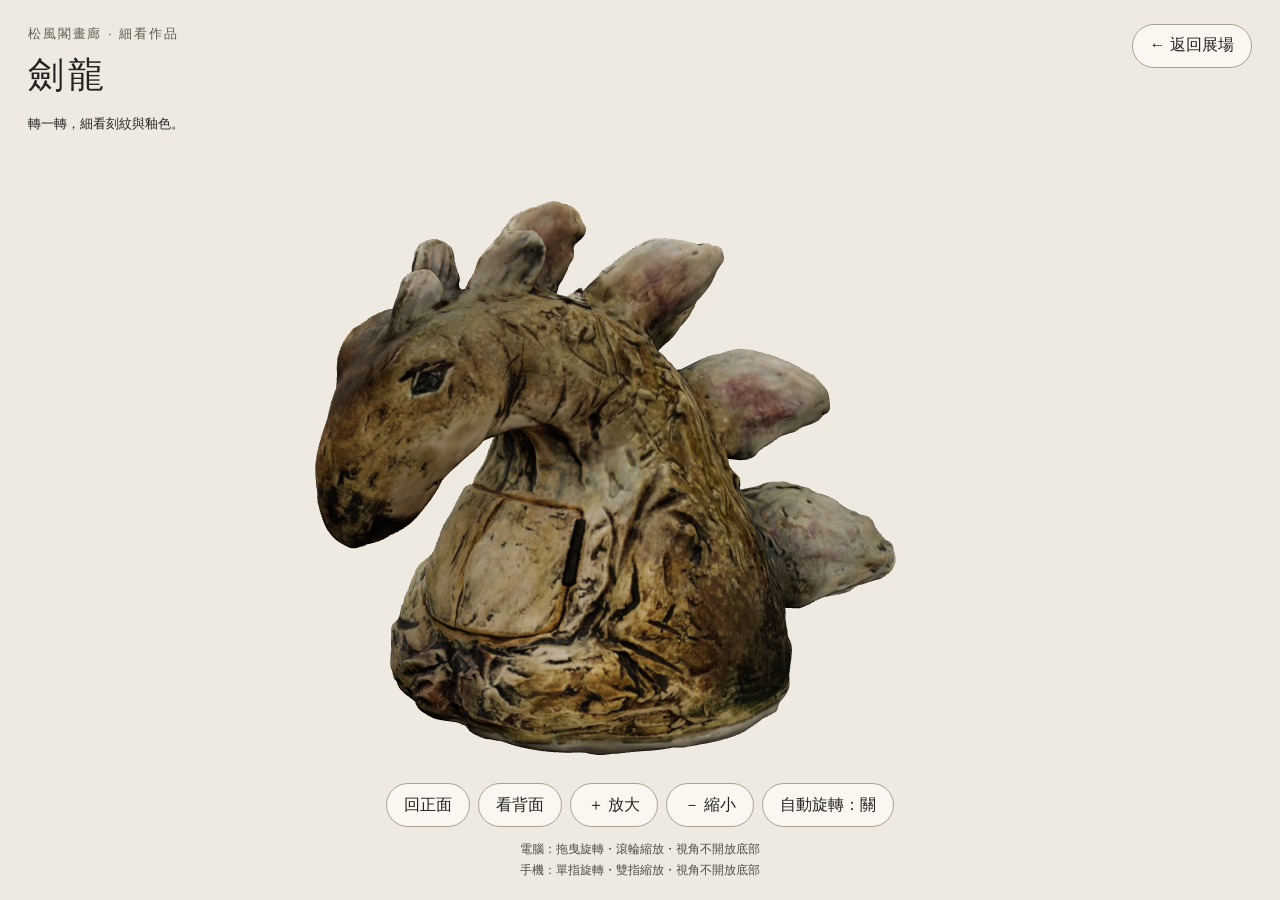
==== 作品4_新雕件/劍龍.html @ 43b74936 "Add stegosaurus detail viewer with protected bottom view" ====
<!doctype html><html lang="zh-Hant"><meta charset="utf-8"><meta name="viewport" content="width=device-width,initial-scale=1,viewport-fit=cover"><title>劍龍｜松風閣・細看作品</title>
<style>
*{box-sizing:border-box}body{margin:0;overflow:hidden;background:#eeeae2;color:#25231f;font-family:-apple-system,"PingFang TC",sans-serif}canvas{display:block;width:100vw;height:100dvh;touch-action:none}header{position:fixed;top:24px;left:28px;right:28px;display:flex;justify-content:space-between;align-items:start;pointer-events:none}header>*{pointer-events:auto}h1{margin:8px 0;font:400 36px "Songti TC",serif;letter-spacing:.1em}small{letter-spacing:.14em;color:#615a4f}p{font-size:13px;line-height:1.7}a,button{font:inherit;color:inherit;background:#faf8f2ed;border:1px solid #a9a193;border-radius:24px;min-height:44px;padding:10px 17px;text-decoration:none;cursor:pointer;touch-action:manipulation}button:active{transform:scale(.96)}:focus-visible{outline:3px solid #805c27;outline-offset:3px}button[aria-pressed=true]{background:#302c25;color:white}button:disabled{opacity:.45;cursor:wait}footer{position:fixed;bottom:max(20px,env(safe-area-inset-bottom));left:20px;right:20px;text-align:center;pointer-events:none}footer>*{pointer-events:auto}nav{display:flex;flex-wrap:wrap;gap:8px;justify-content:center}#status{position:fixed;top:44%;left:15%;right:15%;text-align:center;background:#faf8f2e8;padding:16px;border-radius:12px;line-height:1.8}#status[hidden]{display:none}.help{color:#514b42;font-size:12px;margin:12px 0 0}@media(max-width:600px){header{left:18px;right:18px;top:20px}header a{font-size:12px;padding:10px 12px}header p{max-width:180px;font-size:12px}h1{font-size:28px}small{font-size:10px}footer{left:12px;right:12px;bottom:max(12px,env(safe-area-inset-bottom))}nav{gap:6px}button{font-size:13px;padding:9px 13px}.help{font-size:11px;margin-top:8px}}@media(prefers-reduced-motion:reduce){button:active{transform:none}}
</style>
<header><div><small>松風閣畫廊 · 細看作品</small><h1>劍龍</h1><p>轉一轉，細看刻紋與釉色。</p></div><a id="back" href="../展場/index.html?intro=0">← 返回展場</a></header>
<div id="status" role="status" aria-live="polite">劍龍 載入中…</div>
<footer><nav aria-label="作品檢視操作"><button id="front" disabled>回正面</button><button id="rear" disabled>看背面</button><button id="closer" disabled>＋ 放大</button><button id="farther" disabled>－ 縮小</button><button id="spin" disabled aria-pressed="false">自動旋轉：關</button></nav><p class="help">電腦：拖曳旋轉・滾輪縮放・視角不開放底部<br>手機：單指旋轉・雙指縮放・視角不開放底部</p></footer>
<script type="importmap">{"imports":{"three":"../展場/lib/three.module.js","three/addons/":"../展場/lib/addons/"}}</script>
<script type="module">
import * as THREE from 'three';
import {GLTFLoader} from '../作品2_藍鳥/viewer/GLTFLoader.js';
import {MeshoptDecoder} from '../作品2_藍鳥/viewer/meshopt_decoder.module.js';
import {OrbitControls} from 'three/addons/OrbitControls.js';
const status=document.querySelector('#status'),buttons=[...document.querySelectorAll('button')],reduced=matchMedia('(prefers-reduced-motion:reduce)').matches;
const r=new THREE.WebGLRenderer({antialias:true});r.setPixelRatio(Math.min(devicePixelRatio,2));r.setSize(innerWidth,innerHeight);r.outputColorSpace=THREE.SRGBColorSpace;r.toneMapping=THREE.ACESFilmicToneMapping;document.body.append(r.domElement);r.domElement.tabIndex=0;r.domElement.setAttribute('aria-label','劍龍立體檢視；拖曳旋轉，滾輪縮放；方向鍵旋轉，加減鍵縮放，Home回正面');
const s=new THREE.Scene();s.background=new THREE.Color(0xeeeae2);const cam=new THREE.PerspectiveCamera(35,innerWidth/innerHeight,.001,20);
const c=new OrbitControls(cam,r.domElement);c.enableDamping=!reduced;c.dampingFactor=.08;c.minDistance=.29;c.maxDistance=1.5;c.rotateSpeed=.8;c.zoomSpeed=.8;c.enablePan=false;c.minPolarAngle=Math.PI/9;c.maxPolarAngle=Math.PI/2-.08;c.screenSpacePanning=false;c.autoRotateSpeed=1;
s.add(new THREE.HemisphereLight(0xffffff,0x77716a,1.8));const key=new THREE.DirectionalLight(0xfff5e8,2.2);key.position.set(1,2,3);s.add(key);const fill=new THREE.DirectionalLight(0xffffff,1.4);fill.position.set(-2,1,-2);s.add(fill);
let home=.7,loaded=false,obj;const spin=document.querySelector('#spin');
function stop(){c.autoRotate=false;spin.textContent='自動旋轉：關';spin.setAttribute('aria-pressed','false')}
function view(back=false){stop();const damping=c.enableDamping;c.enableDamping=false;c.update();c.enableDamping=damping;c.target.set(0,0,0);cam.position.set(0,.14,back?-home:home);c.update()}
function zoom(f){stop();const offset=cam.position.clone().sub(c.target);offset.setLength(THREE.MathUtils.clamp(offset.length()*f,c.minDistance,c.maxDistance));cam.position.copy(c.target).add(offset);c.update()}
function fail(){loaded=false;window.ready=false;buttons.forEach(b=>b.disabled=true);status.hidden=false;status.textContent='作品載入失敗，請重新整理，或按右上角返回展場。'}
const mgr=new THREE.LoadingManager();mgr.onError=fail;mgr.onLoad=()=>{if(!obj||status.textContent.includes('失敗'))return;loaded=true;window.ready=true;status.hidden=true;buttons.forEach(b=>b.disabled=false);view()};
new GLTFLoader(mgr).setMeshoptDecoder(MeshoptDecoder).load('sculpture3_detail_20261117.glb',gltf=>{
 obj=gltf.scene;obj.updateMatrixWorld(true);const box=new THREE.Box3().setFromObject(obj,true),size=box.getSize(new THREE.Vector3()),center=box.getCenter(new THREE.Vector3());
 const holder=new THREE.Group();holder.add(obj);obj.position.sub(center);// 原始驗收模型保持原尺寸與比例，不變形。
 obj.traverse(m=>{if(m.isMesh){for(const mat of [m.material].flat()){if(mat.map)mat.map.anisotropy=Math.min(8,r.capabilities.getMaxAnisotropy())}}});s.add(holder);window.__sculpture.object=holder;
},undefined,fail);
document.querySelector('#front').onclick=()=>view();document.querySelector('#rear').onclick=()=>view(true);document.querySelector('#closer').onclick=()=>zoom(.8);document.querySelector('#farther').onclick=()=>zoom(1.25);
spin.onclick=()=>{c.autoRotate=!c.autoRotate;spin.setAttribute('aria-pressed',String(c.autoRotate));spin.textContent=`自動旋轉：${c.autoRotate?'開':'關'}`};c.addEventListener('start',stop);
r.domElement.addEventListener('keydown',e=>{if(!loaded||!['ArrowLeft','ArrowRight','ArrowUp','ArrowDown','+','=','-','Home'].includes(e.key))return;e.preventDefault();stop();if(e.key==='Home'){view();return}if(['+','=','-'].includes(e.key)){zoom(e.key==='-'?1.25:.8);return}const sp=new THREE.Spherical().setFromVector3(cam.position.clone().sub(c.target));if(e.key==='ArrowLeft')sp.theta-=.15;if(e.key==='ArrowRight')sp.theta+=.15;if(e.key==='ArrowUp')sp.phi-=.15;if(e.key==='ArrowDown')sp.phi+=.15;sp.phi=THREE.MathUtils.clamp(sp.phi,c.minPolarAngle,c.maxPolarAngle);sp.makeSafe();cam.position.copy(c.target).add(new THREE.Vector3().setFromSpherical(sp));c.update()});
document.querySelector('#back').onclick=e=>{if(new URLSearchParams(location.search).get('from')==='gallery'){e.preventDefault();window.close();setTimeout(()=>location.assign('../展場/index.html?intro=0'),150)}};
function resize(){r.setSize(innerWidth,innerHeight);cam.aspect=innerWidth/innerHeight;cam.updateProjectionMatrix();home=Math.max(.62,.15/(Math.tan(THREE.MathUtils.degToRad(cam.fov/2))*cam.aspect));if(loaded)view()}addEventListener('resize',resize);resize();window.__sculpture={camera:cam,controls:c,renderer:r,scene:s,THREE};r.setAnimationLoop(()=>{if(!document.hidden){c.update();r.render(s,cam)}});
</script></html>
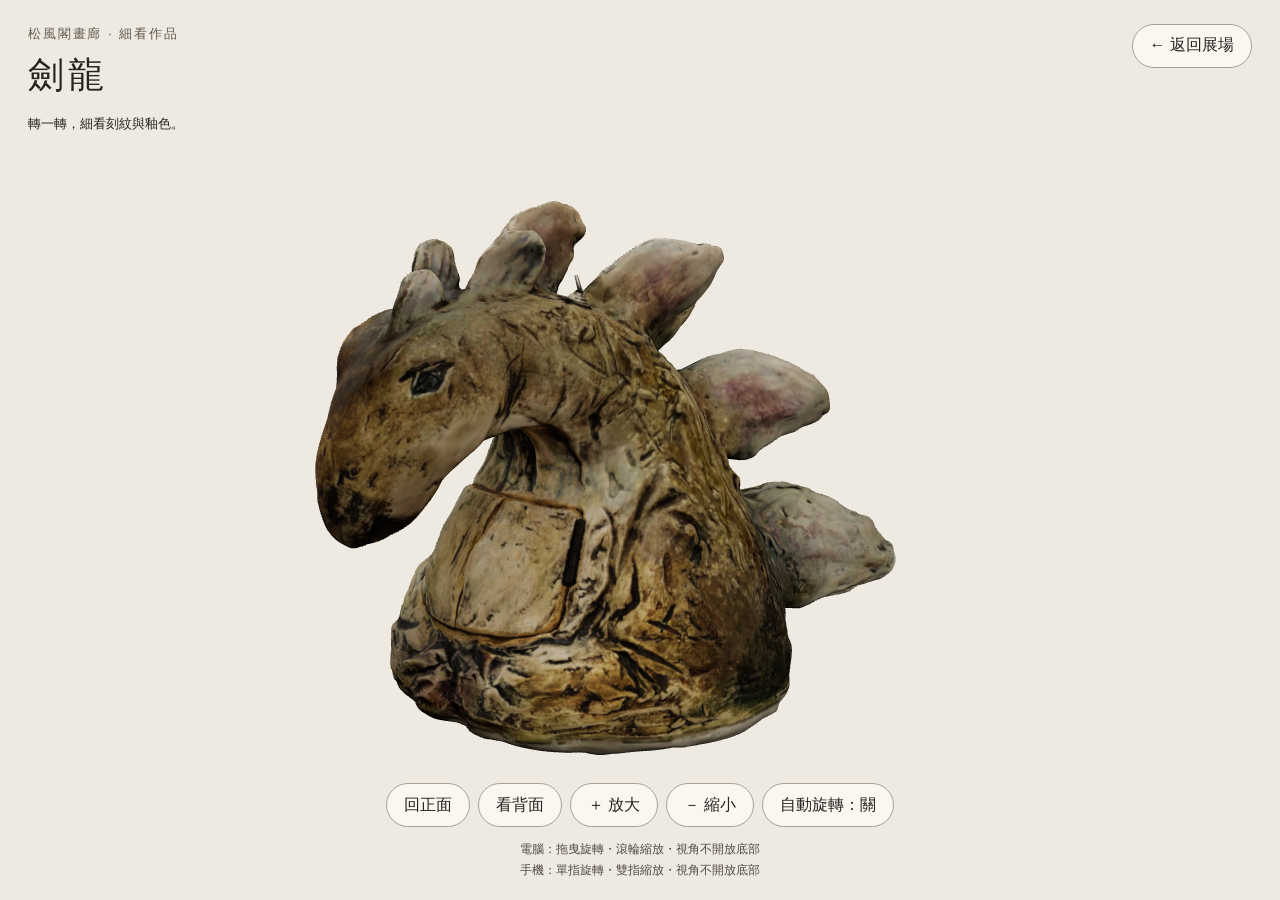
==== commit 8f768149: "Update accepted stegosaurus metal shaft only" ====
--- a/作品4_新雕件/劍龍.html
+++ b/作品4_新雕件/劍龍.html
@@ -22,10 +22,16 @@
 function zoom(f){stop();const offset=cam.position.clone().sub(c.target);offset.setLength(THREE.MathUtils.clamp(offset.length()*f,c.minDistance,c.maxDistance));cam.position.copy(c.target).add(offset);c.update()}
 function fail(){loaded=false;window.ready=false;buttons.forEach(b=>b.disabled=true);status.hidden=false;status.textContent='作品載入失敗，請重新整理，或按右上角返回展場。'}
 const mgr=new THREE.LoadingManager();mgr.onError=fail;mgr.onLoad=()=>{if(!obj||status.textContent.includes('失敗'))return;loaded=true;window.ready=true;status.hidden=true;buttons.forEach(b=>b.disabled=false);view()};
-new GLTFLoader(mgr).setMeshoptDecoder(MeshoptDecoder).load('sculpture3_detail_20261117.glb',gltf=>{
+// ACCEPTED_DRAGON_SHAFT_20261117
+// Shaft-only room reflection: broad pale wall, darker ceramic/floor and overhead light.
+const sw=256,sh=128,sd=new Float32Array(sw*sh*4);
+for(let y=0;y<sh;y++)for(let x=0;x<sw;x++){const a=x/sw*2*Math.PI,t=y/sh*Math.PI,i=(y*sw+x)*4;let d=Math.abs(a-1.25);d=Math.min(d,2*Math.PI-d);let e=Math.abs(a-4.6);e=Math.min(e,2*Math.PI-e);const wall=.57*Math.exp(-d*d/.65)+.19*Math.exp(-e*e/1.1),ceiling=.55*Math.pow(Math.max(0,Math.cos(t)),5),level=.055+wall*Math.pow(Math.sin(t),.65)+ceiling;sd[i]=level*1.02;sd[i+1]=level;sd[i+2]=level*.95;sd[i+3]=1;}
+const se=new THREE.DataTexture(sd,sw,sh,THREE.RGBAFormat,THREE.FloatType);se.mapping=THREE.EquirectangularReflectionMapping;se.needsUpdate=true;const sp=new THREE.PMREMGenerator(r),softShaftEnvironment=sp.fromEquirectangular(se).texture;se.dispose();sp.dispose();
+function applyAcceptedDragonShaft(mat){if(mat.name==='Added metal shaft only'){mat.envMap=softShaftEnvironment;mat.envMapIntensity=1.2;mat.needsUpdate=true;}}
+new GLTFLoader(mgr).setMeshoptDecoder(MeshoptDecoder).load('sculpture3_detail_20261117.glb?v=rod-metal-20261117',gltf=>{
  obj=gltf.scene;obj.updateMatrixWorld(true);const box=new THREE.Box3().setFromObject(obj,true),size=box.getSize(new THREE.Vector3()),center=box.getCenter(new THREE.Vector3());
  const holder=new THREE.Group();holder.add(obj);obj.position.sub(center);// 原始驗收模型保持原尺寸與比例，不變形。
- obj.traverse(m=>{if(m.isMesh){for(const mat of [m.material].flat()){if(mat.map)mat.map.anisotropy=Math.min(8,r.capabilities.getMaxAnisotropy())}}});s.add(holder);window.__sculpture.object=holder;
+ obj.traverse(m=>{if(m.isMesh){for(const mat of [m.material].flat()){applyAcceptedDragonShaft(mat);if(mat.map)mat.map.anisotropy=Math.min(8,r.capabilities.getMaxAnisotropy())}}});s.add(holder);window.__sculpture.object=holder;
 },undefined,fail);
 document.querySelector('#front').onclick=()=>view();document.querySelector('#rear').onclick=()=>view(true);document.querySelector('#closer').onclick=()=>zoom(.8);document.querySelector('#farther').onclick=()=>zoom(1.25);
 spin.onclick=()=>{c.autoRotate=!c.autoRotate;spin.setAttribute('aria-pressed',String(c.autoRotate));spin.textContent=`自動旋轉：${c.autoRotate?'開':'關'}`};c.addEventListener('start',stop);
